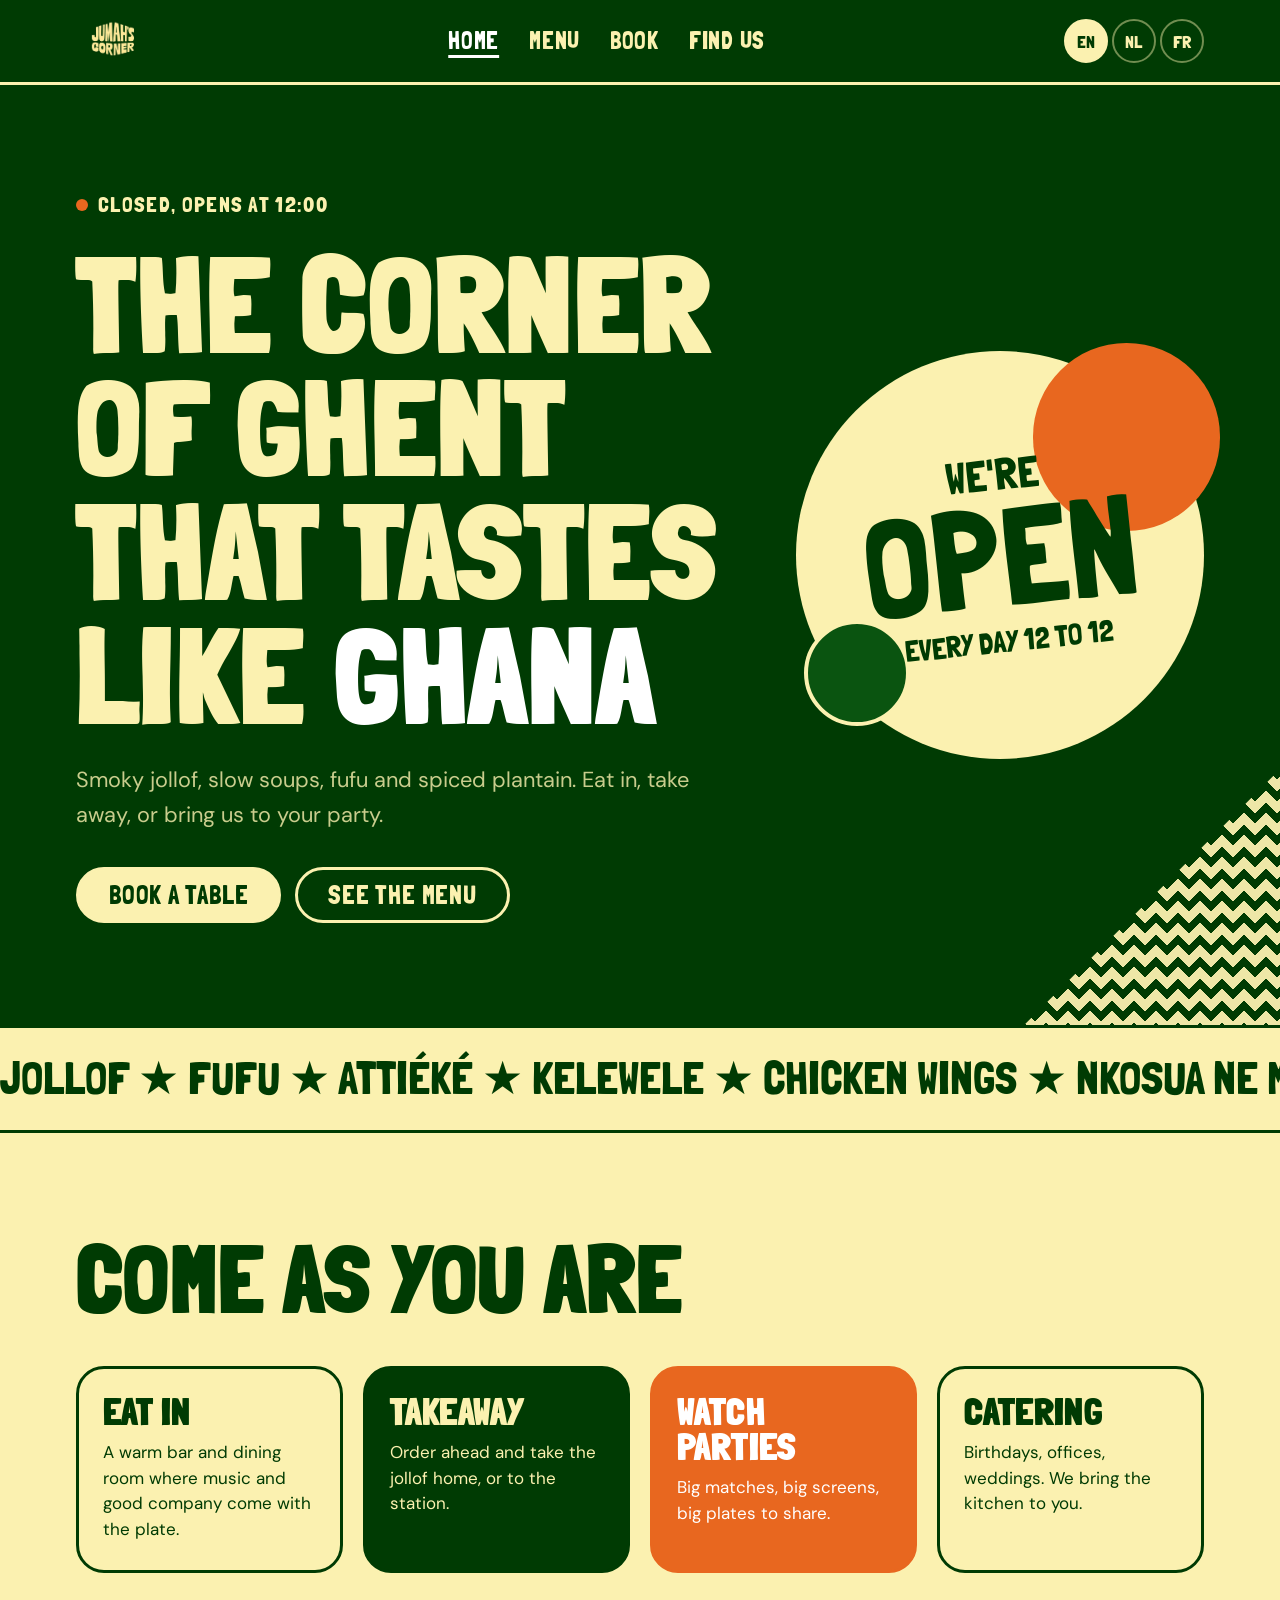
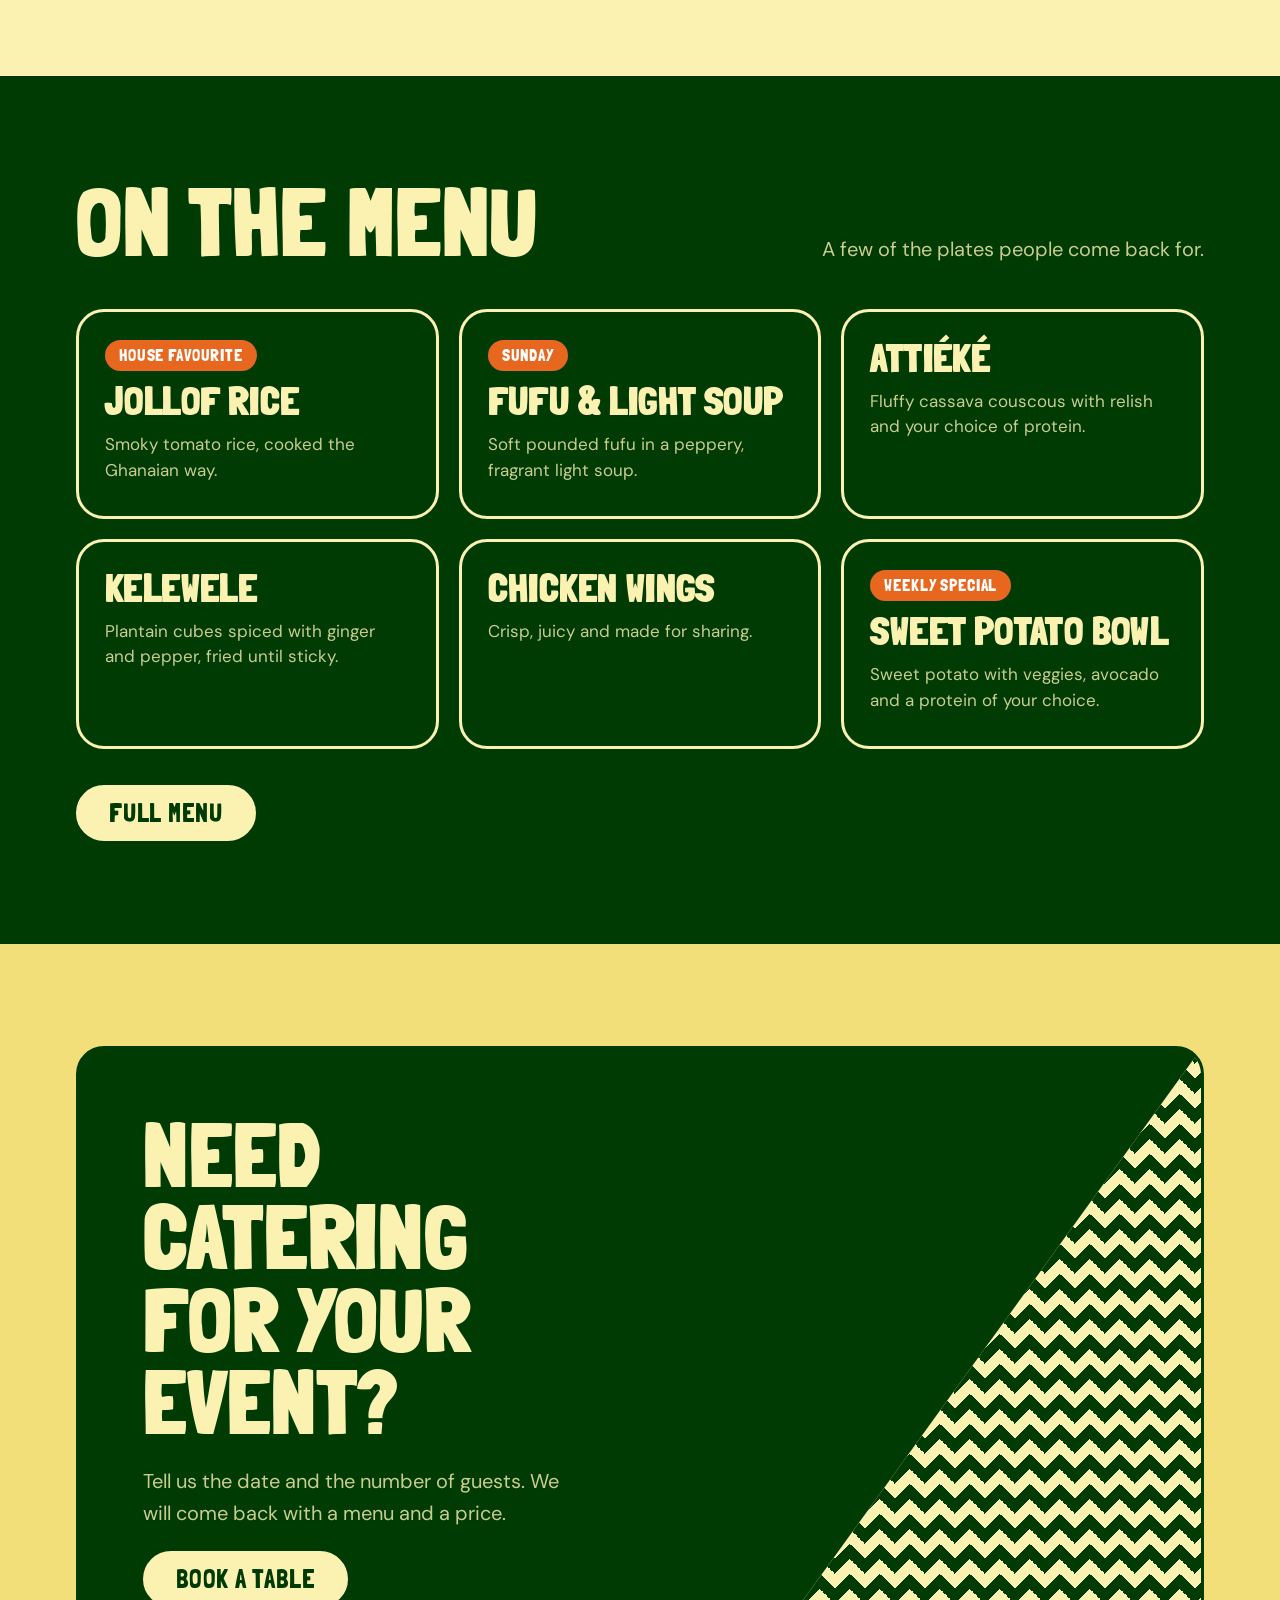
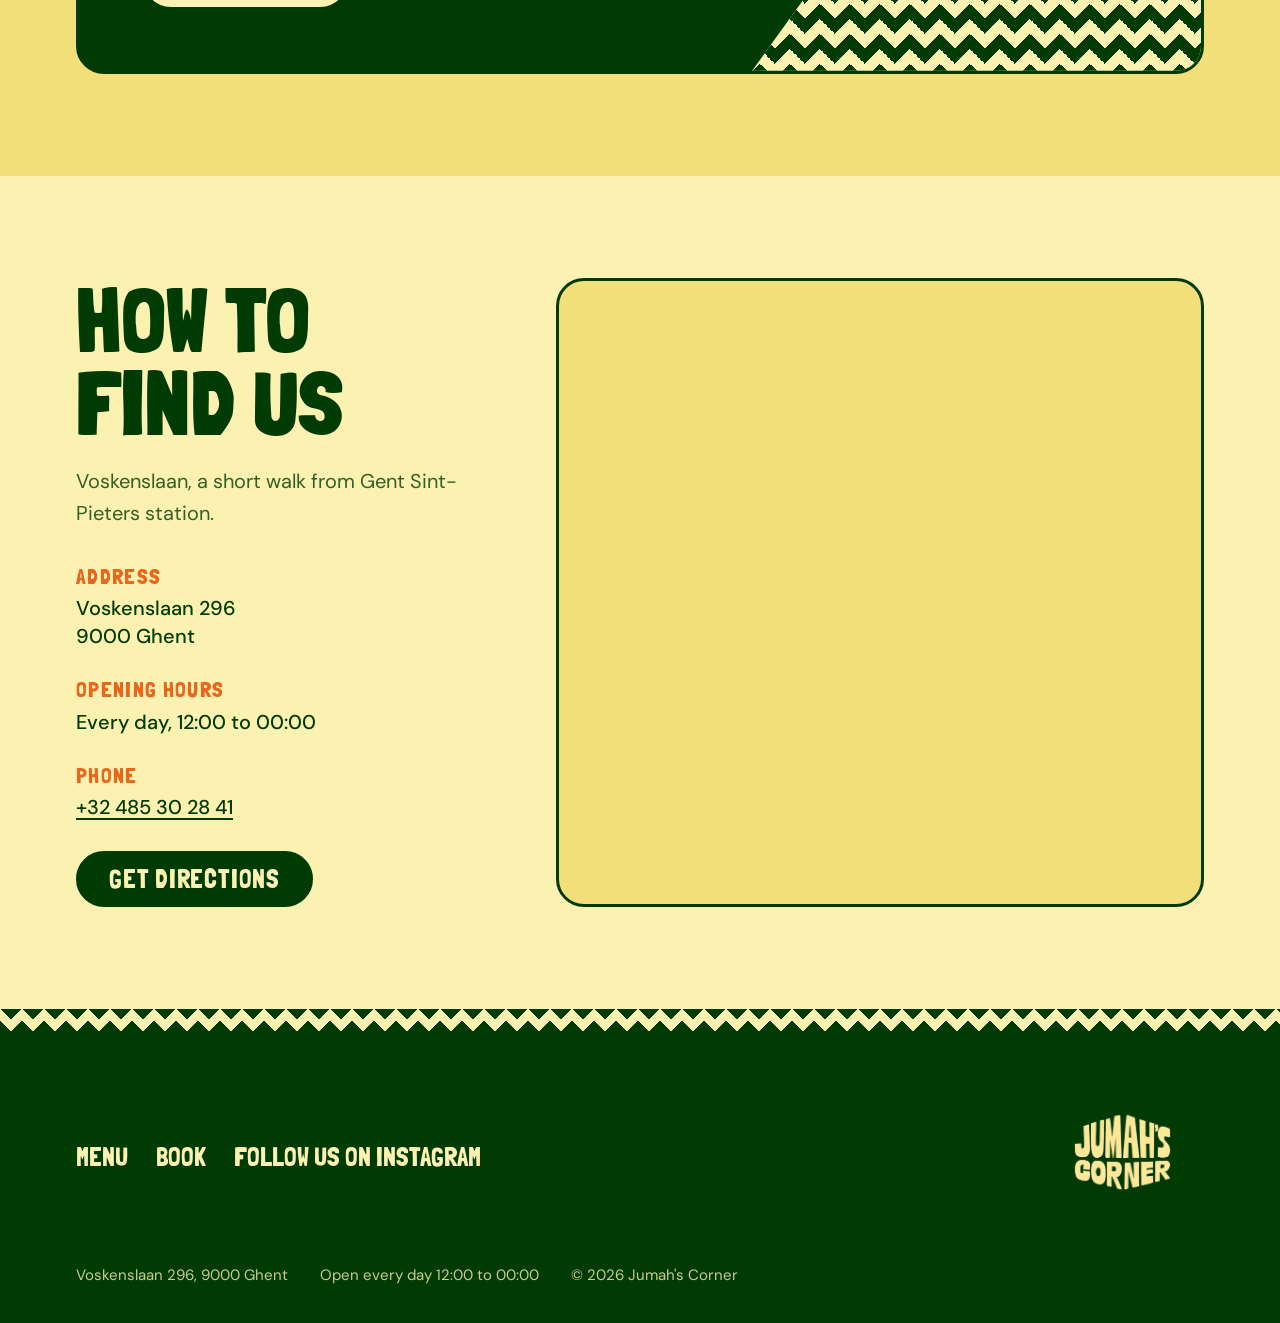
==== index.html @ a0770670 "Add files via upload" ====
<!doctype html>
<html lang="en">
<head>
  <meta charset="utf-8">
  <meta name="viewport" content="width=device-width, initial-scale=1">
  <title>Jumah's Corner | African bar &amp; restaurant in Ghent</title>
  <meta name="description" content="Jumah's Corner is a Ghanaian bar and restaurant on Voskenslaan 296 in Ghent. Jollof, fufu, kelewele, watch parties and catering. Open every day 12:00 to 00:00.">
  <meta name="theme-color" content="#003b03">
  <meta property="og:title" content="Jumah's Corner">
  <meta property="og:description" content="Ghanaian bar and restaurant in Ghent. Open every day 12:00 to 00:00.">
  <meta property="og:image" content="assets/logo.png">
  <link rel="icon" href="assets/logo.png">
  <link rel="preconnect" href="https://fonts.googleapis.com">
  <link rel="preconnect" href="https://fonts.gstatic.com" crossorigin>
  <link rel="stylesheet" href="https://fonts.googleapis.com/css2?family=DM+Sans:wght@400;500;700&family=Londrina+Solid:wght@300;400;900&display=swap">
  <link rel="stylesheet" href="css/styles.css">
  <script type="application/ld+json">
  {
    "@context": "https://schema.org",
    "@type": "Restaurant",
    "name": "Jumah's Corner",
    "servesCuisine": "Ghanaian",
    "address": { "@type": "PostalAddress", "streetAddress": "Voskenslaan 296", "postalCode": "9000", "addressLocality": "Ghent", "addressCountry": "BE" },
    "telephone": "+32485302841",
    "openingHours": "Mo-Su 12:00-24:00",
    "sameAs": ["https://www.instagram.com/jumahscorner/"]
  }
  </script>
</head>
<body>
  <a class="skip" href="#main">Skip to content</a>

  <header class="site-header">
    <div class="wrap nav">
      <a class="nav-logo" href="index.html" aria-label="Jumah's Corner, home"><img src="assets/logo.png" alt="Jumah's Corner" width="73" height="62"></a>
      <ul class="nav-links" id="nav-links">
        <li><a href="index.html" aria-current="page" data-i18n="nav.home">Home</a></li>
        <li><a href="menu.html" data-i18n="nav.menu">Menu</a></li>
        <li><a href="book.html" data-i18n="nav.book">Book</a></li>
        <li><a href="#find" data-i18n="nav.find">Find us</a></li>
      </ul>
      <div class="nav-right">
        <div class="lang" role="group" aria-label="Language">
          <button type="button" data-lang="en" aria-pressed="true">EN</button>
          <button type="button" data-lang="nl" aria-pressed="false">NL</button>
          <button type="button" data-lang="fr" aria-pressed="false">FR</button>
        </div>
        <button class="nav-toggle" type="button" aria-expanded="false" aria-controls="nav-links" aria-label="Menu">MENU</button>
      </div>
    </div>
  </header>

  <main id="main">
    <section class="hero">
      <div class="wrap hero-inner">
        <div>
          <p class="eyebrow" data-open-badge><span class="dot" aria-hidden="true"></span><span data-open-label>Open every day, 12:00 to 00:00</span></p>
          <h1 data-i18n="hero.title">The corner of Ghent that tastes like <em>Ghana</em></h1>
          <p class="hero-sub" data-i18n="hero.sub">Smoky jollof, slow soups, fufu and spiced plantain. Eat in, take away, or bring us to your party.</p>
          <div class="cta-row">
            <a class="btn btn-yellow" href="book.html" data-i18n="cta.book">Book a table</a>
            <a class="btn btn-outline-yellow" href="menu.html" data-i18n="cta.menu">See the menu</a>
          </div>
        </div>
        <div class="hero-art" aria-hidden="true">
          <span class="disc d1"></span>
          <span class="disc d2"></span>
          <span class="disc d3"></span>
          <div class="badge">
            <span class="b1" data-i18n="badge.1">We're</span>
            <span class="b2" data-i18n="badge.2">Open</span>
            <span class="b3" data-i18n="badge.3">Every day 12 to 12</span>
          </div>
        </div>
      </div>
      <div class="pattern pattern-corner" aria-hidden="true"></div>
    </section>

    <div class="ticker" aria-hidden="true">
      <div class="ticker-track">
        <span>JOLLOF &#9733; FUFU &#9733; ATTI&Eacute;K&Eacute; &#9733; KELEWELE &#9733; CHICKEN WINGS &#9733; NKOSUA NE MEKO &#9733; SWEET POTATO BOWL &#9733; WATCH PARTIES &#9733; CATERING &#9733; </span>
        <span>JOLLOF &#9733; FUFU &#9733; ATTI&Eacute;K&Eacute; &#9733; KELEWELE &#9733; CHICKEN WINGS &#9733; NKOSUA NE MEKO &#9733; SWEET POTATO BOWL &#9733; WATCH PARTIES &#9733; CATERING &#9733; </span>
      </div>
    </div>

    <section class="section section-yellow">
      <div class="wrap">
        <div class="section-head">
          <h2 data-i18n="facts.title">Come as you are</h2>
        </div>
        <div class="facts">
          <article class="fact"><h3 data-i18n="facts.1.t">Eat in</h3><p data-i18n="facts.1.p">A warm bar and dining room where music and good company come with the plate.</p></article>
          <article class="fact"><h3 data-i18n="facts.2.t">Takeaway</h3><p data-i18n="facts.2.p">Order ahead and take the jollof home, or to the station.</p></article>
          <article class="fact"><h3 data-i18n="facts.3.t">Watch parties</h3><p data-i18n="facts.3.p">Big matches, big screens, big plates to share.</p></article>
          <article class="fact"><h3 data-i18n="facts.4.t">Catering</h3><p data-i18n="facts.4.p">Birthdays, offices, weddings. We bring the kitchen to you.</p></article>
        </div>
      </div>
    </section>

    <section class="section section-green">
      <div class="wrap">
        <div class="section-head">
          <h2 data-i18n="menu.teaser.title">On the menu</h2>
          <p data-i18n="menu.teaser.p">A few of the plates people come back for.</p>
        </div>
        <div class="dishes">
          <article class="dish"><span class="tag">House favourite</span><h3>Jollof rice</h3><p>Smoky tomato rice, cooked the Ghanaian way.</p></article>
          <article class="dish"><span class="tag">Sunday</span><h3>Fufu &amp; light soup</h3><p>Soft pounded fufu in a peppery, fragrant light soup.</p></article>
          <article class="dish"><h3>Attiéké</h3><p>Fluffy cassava couscous with relish and your choice of protein.</p></article>
          <article class="dish"><h3>Kelewele</h3><p>Plantain cubes spiced with ginger and pepper, fried until sticky.</p></article>
          <article class="dish"><h3>Chicken wings</h3><p>Crisp, juicy and made for sharing.</p></article>
          <article class="dish"><span class="tag">Weekly special</span><h3>Sweet potato bowl</h3><p>Sweet potato with veggies, avocado and a protein of your choice.</p></article>
        </div>
        <p style="margin-top:36px"><a class="btn btn-yellow" href="menu.html" data-i18n="menu.all">Full menu</a></p>
      </div>
    </section>

    <section class="section section-white">
      <div class="wrap">
        <div class="catering">
          <div class="catering-copy">
            <h2 data-i18n="cat.title">Need catering for your event?</h2>
            <p data-i18n="cat.p">Tell us the date and the number of guests. We will come back with a menu and a price.</p>
            <a class="btn btn-yellow" href="book.html" data-i18n="cta.book">Book a table</a>
          </div>
          <div class="catering-art" aria-hidden="true"><div class="pattern"></div></div>
        </div>
      </div>
    </section>

    <section class="section section-yellow" id="find">
      <div class="wrap find">
        <div>
          <h2 data-i18n="find.title">How to find us</h2>
          <p class="lead" data-i18n="find.lead">Voskenslaan, a short walk from Gent Sint-Pieters station.</p>
          <dl class="info">
            <div><dt data-i18n="find.address">Address</dt><dd>Voskenslaan 296<br>9000 Ghent</dd></div>
            <div><dt data-i18n="find.hours">Opening hours</dt><dd data-i18n="find.hours.v">Every day, 12:00 to 00:00</dd></div>
            <div><dt data-i18n="find.phone">Phone</dt><dd><a href="tel:+32485302841">+32 485 30 28 41</a></dd></div>
          </dl>
          <a class="btn btn-green" href="https://www.google.com/maps/dir/?api=1&destination=Voskenslaan+296%2C+9000+Gent%2C+Belgium" target="_blank" rel="noopener" data-i18n="cta.directions">Get directions</a>
        </div>
        <div class="map-frame">
          <iframe
            title="Google Maps: Jumah's Corner, Voskenslaan 296, Ghent"
            src="https://www.google.com/maps?q=Voskenslaan+296%2C+9000+Gent%2C+Belgium&amp;output=embed"
            loading="lazy"
            referrerpolicy="no-referrer-when-downgrade"
            allowfullscreen></iframe>
        </div>
      </div>
    </section>
  </main>

  <footer class="site-footer">
    <div class="pattern pattern-band" aria-hidden="true"></div>
    <div class="wrap footer-main">
      <ul class="footer-links">
        <li><a href="menu.html" data-i18n="nav.menu">Menu</a></li>
        <li><a href="book.html" data-i18n="nav.book">Book</a></li>
        <li><a href="https://www.instagram.com/jumahscorner/" target="_blank" rel="noopener" data-i18n="foot.follow">Follow us on Instagram</a></li>
      </ul>
      <img src="assets/logo.png" alt="" width="165" height="140">
    </div>
    <div class="wrap footer-small">
      <span>Voskenslaan 296, 9000 Ghent</span>
      <span>Open every day 12:00 to 00:00</span>
      <span>&copy; <span data-year>2026</span> Jumah's Corner</span>
    </div>
  </footer>

  <script src="js/config.js"></script>
  <script src="js/i18n.js"></script>
  <script src="js/main.js"></script>
</body>
</html>
---- css/styles.css ----
/* Jumah's Corner: shared styles for index.html, menu.html and book.html */

:root {
  --green: #003b03;          /* matches the logo background */
  --green-soft: #0a5410;
  --yellow: #fbf1b0;         /* matches the logo lettering */
  --yellow-deep: #f3df7a;
  --orange: #e8671f;         /* accent from the "Sweet Mama" post, used sparingly */
  --ink: #0b2a0e;
  --white: #ffffff;
  --muted-on-green: rgba(251, 241, 176, 0.8);
  --muted-on-yellow: rgba(0, 59, 3, 0.8);

  --font-display: "Londrina Solid", "Impact", "Arial Narrow Bold", sans-serif;
  --font-body: "DM Sans", system-ui, -apple-system, "Segoe UI", sans-serif;

  --gutter: clamp(20px, 5vw, 56px);
  --radius: 28px;
}

*, *::before, *::after { box-sizing: border-box; }

html { scroll-behavior: smooth; }

body {
  margin: 0;
  background: var(--yellow);
  color: var(--green);
  font-family: var(--font-body);
  font-size: 18px;
  line-height: 1.6;
  -webkit-font-smoothing: antialiased;
}

img { max-width: 100%; display: block; }
a { color: inherit; }

h1, h2, h3 {
  font-family: var(--font-display);
  font-weight: 900;
  text-transform: uppercase;
  line-height: 0.92;
  letter-spacing: 0.01em;
  margin: 0;
  text-wrap: balance;
}

p { margin: 0; }

:focus-visible {
  outline: 3px solid var(--orange);
  outline-offset: 3px;
}

.wrap {
  width: min(1240px, 100%);
  margin-inline: auto;
  padding-inline: var(--gutter);
}

.skip {
  position: absolute;
  left: -999px;
  top: 8px;
  background: var(--yellow);
  color: var(--green);
  padding: 10px 16px;
  border-radius: 999px;
  z-index: 100;
}
.skip:focus { left: 12px; }

/* ---------- Header ---------- */

.site-header {
  background: var(--green);
  color: var(--yellow);
  position: sticky;
  top: 0;
  z-index: 50;
  border-bottom: 3px solid var(--yellow);
}

.nav {
  display: flex;
  align-items: center;
  justify-content: space-between;
  gap: 16px;
  padding-block: 10px;
}

.nav-logo img {
  height: 62px;
  width: auto;
}

.nav-links {
  display: flex;
  align-items: center;
  gap: 4px 26px;
  list-style: none;
  margin: 0;
  padding: 0;
}

.nav-links a {
  text-decoration: none;
  font-family: var(--font-display);
  font-size: 24px;
  text-transform: uppercase;
  letter-spacing: 0.03em;
  display: inline-flex;
  align-items: center;
  min-height: 48px;
  padding-inline: 2px;
}
.nav-links a:hover,
.nav-links a[aria-current="page"] { color: var(--white); text-decoration: underline; text-underline-offset: 6px; text-decoration-thickness: 3px; }

.nav-right { display: flex; align-items: center; gap: 12px; }

.lang { display: flex; gap: 4px; }
.lang button {
  font-family: var(--font-display);
  font-size: 18px;
  min-width: 44px;
  min-height: 44px;
  border-radius: 999px;
  border: 2px solid rgba(251, 241, 176, 0.45);
  background: transparent;
  color: var(--yellow);
  cursor: pointer;
}
.lang button:hover { border-color: var(--yellow); }
.lang button[aria-pressed="true"] { background: var(--yellow); color: var(--green); border-color: var(--yellow); }

.nav-toggle {
  display: none;
  min-width: 48px;
  min-height: 48px;
  border-radius: 999px;
  border: 2px solid var(--yellow);
  background: transparent;
  color: var(--yellow);
  font-family: var(--font-display);
  font-size: 20px;
  cursor: pointer;
}

/* ---------- Buttons ---------- */

.btn {
  display: inline-flex;
  align-items: center;
  justify-content: center;
  min-height: 56px;
  padding: 0 30px;
  border-radius: 999px;
  font-family: var(--font-display);
  font-size: 26px;
  text-transform: uppercase;
  letter-spacing: 0.03em;
  text-decoration: none;
  border: 3px solid var(--green);
  cursor: pointer;
  transition: transform 0.15s ease, background 0.15s ease, color 0.15s ease;
}
.btn:hover { transform: translateY(-2px) rotate(-1deg); }

.btn-green { background: var(--green); color: var(--yellow); }
.btn-green:hover { background: var(--green-soft); }
.btn-yellow { background: var(--yellow); color: var(--green); border-color: var(--yellow); }
.btn-yellow:hover { background: var(--white); }
.btn-outline-yellow { background: transparent; color: var(--yellow); border-color: var(--yellow); }
.btn-outline-yellow:hover { background: rgba(251, 241, 176, 0.14); }
.btn-outline-green { background: transparent; color: var(--green); }
.btn-outline-green:hover { background: rgba(0, 59, 3, 0.08); }

/* ---------- Pattern (the corner from the catering post) ---------- */

.pattern {
  background-color: var(--yellow);
  background-image:
    linear-gradient(135deg, var(--green) 25%, transparent 25%),
    linear-gradient(225deg, var(--green) 25%, transparent 25%),
    linear-gradient(315deg, var(--green) 25%, transparent 25%),
    linear-gradient(45deg, var(--green) 25%, transparent 25%);
  background-size: 22px 22px;
  background-position: -11px 0, -11px 0, 0 0, 0 0;
}
.pattern-band { height: 22px; }

/* ---------- Hero ---------- */

.hero {
  background: var(--green);
  color: var(--yellow);
  position: relative;
  overflow: hidden;
}

.hero-inner {
  display: grid;
  grid-template-columns: minmax(0, 1.25fr) minmax(0, 0.75fr);
  gap: 40px;
  align-items: center;
  padding-block: clamp(48px, 8vw, 110px);
}

.eyebrow {
  display: inline-flex;
  align-items: center;
  gap: 10px;
  font-family: var(--font-display);
  font-size: 22px;
  text-transform: uppercase;
  letter-spacing: 0.06em;
  margin-bottom: 20px;
}
.dot {
  width: 12px; height: 12px; border-radius: 50%;
  background: var(--orange);
  display: inline-block;
}
.dot.live { background: #5be36b; box-shadow: 0 0 0 4px rgba(91, 227, 107, 0.25); }

.hero h1 {
  font-size: clamp(60px, 10.5vw, 150px);
  color: var(--yellow);
}
.hero h1 em { font-style: normal; color: var(--white); }

.hero-sub {
  font-size: clamp(18px, 1.7vw, 22px);
  max-width: 30em;
  color: var(--muted-on-green);
  margin-block: 26px 34px;
}

.cta-row { display: flex; flex-wrap: wrap; gap: 14px; }

.hero-art {
  position: relative;
  aspect-ratio: 1 / 1;
  width: min(100%, 440px);
  margin-inline: auto;
}
.hero-art .disc { position: absolute; border-radius: 50%; }
.hero-art .d1 { inset: 0; background: var(--yellow); }
.hero-art .d2 { width: 46%; height: 46%; right: -4%; top: -2%; background: var(--orange); }
.hero-art .d3 { width: 26%; height: 26%; left: 2%; bottom: 8%; background: var(--green-soft); border: 4px solid var(--yellow); }
.hero-art .badge {
  position: absolute;
  inset: 14% 12%;
  display: flex;
  flex-direction: column;
  align-items: center;
  justify-content: center;
  text-align: center;
  color: var(--green);
  font-family: var(--font-display);
  text-transform: uppercase;
  line-height: 0.9;
  transform: rotate(-6deg);
}
.badge .b1 { font-size: clamp(28px, 4vw, 44px); }
.badge .b2 { font-size: clamp(74px, 11vw, 140px); }
.badge .b3 { font-size: clamp(20px, 2.6vw, 30px); margin-top: 8px; }

.hero .pattern-corner {
  position: absolute;
  right: 0;
  bottom: 0;
  width: clamp(120px, 20vw, 260px);
  aspect-ratio: 1 / 1;
  clip-path: polygon(100% 0, 100% 100%, 0 100%);
  opacity: 0.95;
}

/* ---------- Ticker ---------- */

.ticker {
  background: var(--yellow);
  border-block: 3px solid var(--green);
  overflow: hidden;
  padding-block: 14px;
}
.ticker-track {
  display: flex;
  width: max-content;
  animation: ticker 40s linear infinite;
}
.ticker-track span {
  font-family: var(--font-display);
  font-size: clamp(28px, 3.6vw, 46px);
  text-transform: uppercase;
  white-space: nowrap;
  color: var(--green);
}
@keyframes ticker { to { transform: translateX(-50%); } }

/* ---------- Sections ---------- */

.section { padding-block: clamp(56px, 8vw, 104px); }
.section-green { background: var(--green); color: var(--yellow); }
.section-yellow { background: var(--yellow); color: var(--green); }
.section-white { background: var(--yellow-deep); color: var(--green); }

.section-head {
  display: flex;
  flex-wrap: wrap;
  justify-content: space-between;
  align-items: flex-end;
  gap: 20px 40px;
  margin-bottom: 44px;
}
.section-head h2 { font-size: clamp(48px, 7.4vw, 108px); }
.section-head p { max-width: 28em; font-size: 20px; }
.section-green .section-head p { color: var(--muted-on-green); }
.section-yellow .section-head p,
.section-white .section-head p { color: var(--muted-on-yellow); }

/* Why us */
.facts {
  display: grid;
  grid-template-columns: repeat(4, minmax(0, 1fr));
  gap: 20px;
}
.fact {
  border: 3px solid var(--green);
  border-radius: var(--radius);
  padding: 26px 24px 28px;
  display: flex;
  flex-direction: column;
  gap: 10px;
  background: var(--yellow);
}
.fact:nth-child(2) { background: var(--green); color: var(--yellow); }
.fact:nth-child(3) { background: var(--orange); color: var(--white); border-color: var(--orange); }
.fact h3 { font-size: 38px; }
.fact p { font-size: 17px; line-height: 1.5; }

/* Dish cards */
.dishes {
  display: grid;
  grid-template-columns: repeat(3, minmax(0, 1fr));
  gap: 20px;
}
.dish {
  border: 3px solid var(--yellow);
  border-radius: var(--radius);
  padding: 28px 26px 30px;
  display: flex;
  flex-direction: column;
  gap: 12px;
  min-height: 210px;
}
.dish h3 { font-size: 40px; color: var(--yellow); }
.dish p { color: var(--muted-on-green); font-size: 17px; line-height: 1.5; }
.tag {
  align-self: flex-start;
  font-family: var(--font-display);
  font-size: 17px;
  letter-spacing: 0.05em;
  text-transform: uppercase;
  background: var(--orange);
  color: var(--white);
  border-radius: 999px;
  padding: 2px 14px;
}

/* Catering poster block (echoes the first post) */
.catering {
  display: grid;
  grid-template-columns: minmax(0, 1fr) minmax(0, 1fr);
  gap: 0;
  border: 3px solid var(--green);
  border-radius: var(--radius);
  overflow: hidden;
  background: var(--green);
  color: var(--yellow);
}
.catering-copy { padding: clamp(32px, 5vw, 64px); display: flex; flex-direction: column; gap: 22px; align-items: flex-start; }
.catering-copy h2 { font-size: clamp(54px, 7vw, 104px); }
.catering-copy p { font-size: 20px; color: var(--muted-on-green); max-width: 24em; }
.catering-art { position: relative; min-height: 280px; }
.catering-art .pattern { position: absolute; inset: 0; background-size: 30px 30px; background-position: -15px 0, -15px 0, 0 0, 0 0; clip-path: polygon(100% 0, 100% 100%, 20% 100%); }

/* Find us */
.find {
  display: grid;
  grid-template-columns: minmax(0, 0.8fr) minmax(0, 1.2fr);
  gap: 48px;
  align-items: stretch;
}
.find h2 { font-size: clamp(48px, 7vw, 100px); margin-bottom: 22px; }
.find .lead { font-size: 20px; margin-bottom: 30px; color: var(--muted-on-yellow); }
.info { display: grid; gap: 22px; margin-bottom: 30px; }
.info dt {
  font-family: var(--font-display);
  font-size: 22px;
  text-transform: uppercase;
  letter-spacing: 0.06em;
  color: var(--orange);
}
.info dd { margin: 0; font-size: 20px; line-height: 1.4; font-weight: 500; }
.info a { text-underline-offset: 4px; }

.map-frame {
  border: 3px solid var(--green);
  border-radius: var(--radius);
  overflow: hidden;
  min-height: 420px;
  background: var(--yellow-deep);
}
.map-frame iframe { width: 100%; height: 100%; min-height: 420px; border: 0; display: block; }

/* ---------- Menu page ---------- */

.page-title {
  background: var(--green);
  color: var(--yellow);
  padding-block: clamp(44px, 7vw, 90px);
}
.page-title h1 { font-size: clamp(64px, 11vw, 160px); }
.page-title p { max-width: 32em; margin-top: 22px; font-size: 21px; color: var(--muted-on-green); }

.menu-block { margin-bottom: 56px; }
.menu-block:last-child { margin-bottom: 0; }
.menu-block > h2 { font-size: clamp(44px, 6vw, 80px); margin-bottom: 22px; }
.menu-list { display: grid; grid-template-columns: repeat(2, minmax(0, 1fr)); gap: 0 56px; list-style: none; padding: 0; margin: 0; }
.menu-item {
  padding: 22px 0;
  border-bottom: 2px solid rgba(0, 59, 3, 0.35);
  display: grid;
  gap: 4px;
}
.menu-item h3 { font-size: 36px; display: flex; flex-wrap: wrap; align-items: center; gap: 8px 12px; }
.menu-item p { color: var(--muted-on-yellow); font-size: 17px; line-height: 1.5; max-width: 34em; }
.note-box {
  margin-top: 40px;
  border: 3px dashed var(--green);
  border-radius: var(--radius);
  padding: 22px 26px;
  font-size: 18px;
}

/* ---------- Booking page ---------- */

.book-grid {
  display: grid;
  grid-template-columns: minmax(0, 1.15fr) minmax(0, 0.85fr);
  gap: 48px;
  align-items: start;
}

.form {
  background: var(--green);
  color: var(--yellow);
  border-radius: var(--radius);
  padding: clamp(24px, 4vw, 44px);
  display: grid;
  grid-template-columns: repeat(2, minmax(0, 1fr));
  gap: 20px;
}
.field { display: flex; flex-direction: column; gap: 8px; min-width: 0; }
.field.full { grid-column: 1 / -1; }
.field label {
  font-family: var(--font-display);
  font-size: 22px;
  letter-spacing: 0.05em;
  text-transform: uppercase;
}
.field input, .field select, .field textarea {
  font: inherit;
  font-size: 18px;
  color: var(--green);
  background: var(--yellow);
  border: 3px solid var(--yellow);
  border-radius: 16px;
  padding: 12px 16px;
  min-height: 54px;
  width: 100%;
}
.field textarea { min-height: 120px; resize: vertical; }
.field input:focus-visible, .field select:focus-visible, .field textarea:focus-visible { border-color: var(--orange); outline: none; }
.field .hint { font-size: 14px; color: var(--muted-on-green); }
.hp { position: absolute; left: -9999px; width: 1px; height: 1px; overflow: hidden; }

.status {
  grid-column: 1 / -1;
  border-radius: 16px;
  padding: 16px 18px;
  font-size: 17px;
  line-height: 1.5;
  border: 3px solid var(--yellow);
}
.status[hidden] { display: none; }
.status.ok { background: rgba(91, 227, 107, 0.16); }
.status.warn { background: rgba(232, 103, 31, 0.28); }
.status a { font-weight: 700; }

.side-card {
  border: 3px solid var(--green);
  border-radius: var(--radius);
  padding: 30px 28px;
  display: grid;
  gap: 18px;
}
.side-card h2 { font-size: 52px; }
.side-card ul { margin: 0; padding-left: 20px; display: grid; gap: 8px; }

/* ---------- Footer ---------- */

.site-footer { background: var(--green); color: var(--yellow); }
.footer-main {
  display: grid;
  grid-template-columns: minmax(0, 1fr) auto;
  gap: 32px 48px;
  align-items: center;
  padding-block: 56px 36px;
}
.footer-main img { height: 140px; width: auto; }
.footer-links { display: flex; flex-wrap: wrap; gap: 8px 28px; list-style: none; margin: 0; padding: 0; }
.footer-links a {
  font-family: var(--font-display);
  font-size: 26px;
  text-transform: uppercase;
  text-decoration: none;
  display: inline-flex;
  min-height: 44px;
  align-items: center;
}
.footer-links a:hover { color: var(--white); text-decoration: underline; text-underline-offset: 5px; }
.footer-small { padding-bottom: 36px; color: var(--muted-on-green); font-size: 15px; display: flex; flex-wrap: wrap; gap: 8px 32px; }

/* ---------- Responsive ---------- */

@media (max-width: 960px) {
  .hero-inner, .find, .book-grid, .catering { grid-template-columns: minmax(0, 1fr); }
  .facts { grid-template-columns: repeat(2, minmax(0, 1fr)); }
  .dishes { grid-template-columns: repeat(2, minmax(0, 1fr)); }
  .menu-list { grid-template-columns: minmax(0, 1fr); }
  .catering-art { min-height: 160px; }
  .hero-art { max-width: 340px; }
}

@media (max-width: 760px) {
  .nav-toggle { display: inline-flex; align-items: center; justify-content: center; }
  .nav-links {
    display: none;
    position: absolute;
    left: 0; right: 0; top: 100%;
    background: var(--green);
    border-bottom: 3px solid var(--yellow);
    flex-direction: column;
    align-items: flex-start;
    padding: 12px var(--gutter) 20px;
  }
  .nav-links.open { display: flex; }
  .nav { position: relative; }
  .footer-main { grid-template-columns: minmax(0, 1fr); }
}

@media (max-width: 560px) {
  .facts, .dishes { grid-template-columns: minmax(0, 1fr); }
  .form { grid-template-columns: minmax(0, 1fr); }
  .nav-logo img { height: 52px; }
  .btn { width: 100%; }
}

@media (prefers-reduced-motion: reduce) {
  html { scroll-behavior: auto; }
  .ticker-track { animation: none; }
  .btn { transition: none; }
}
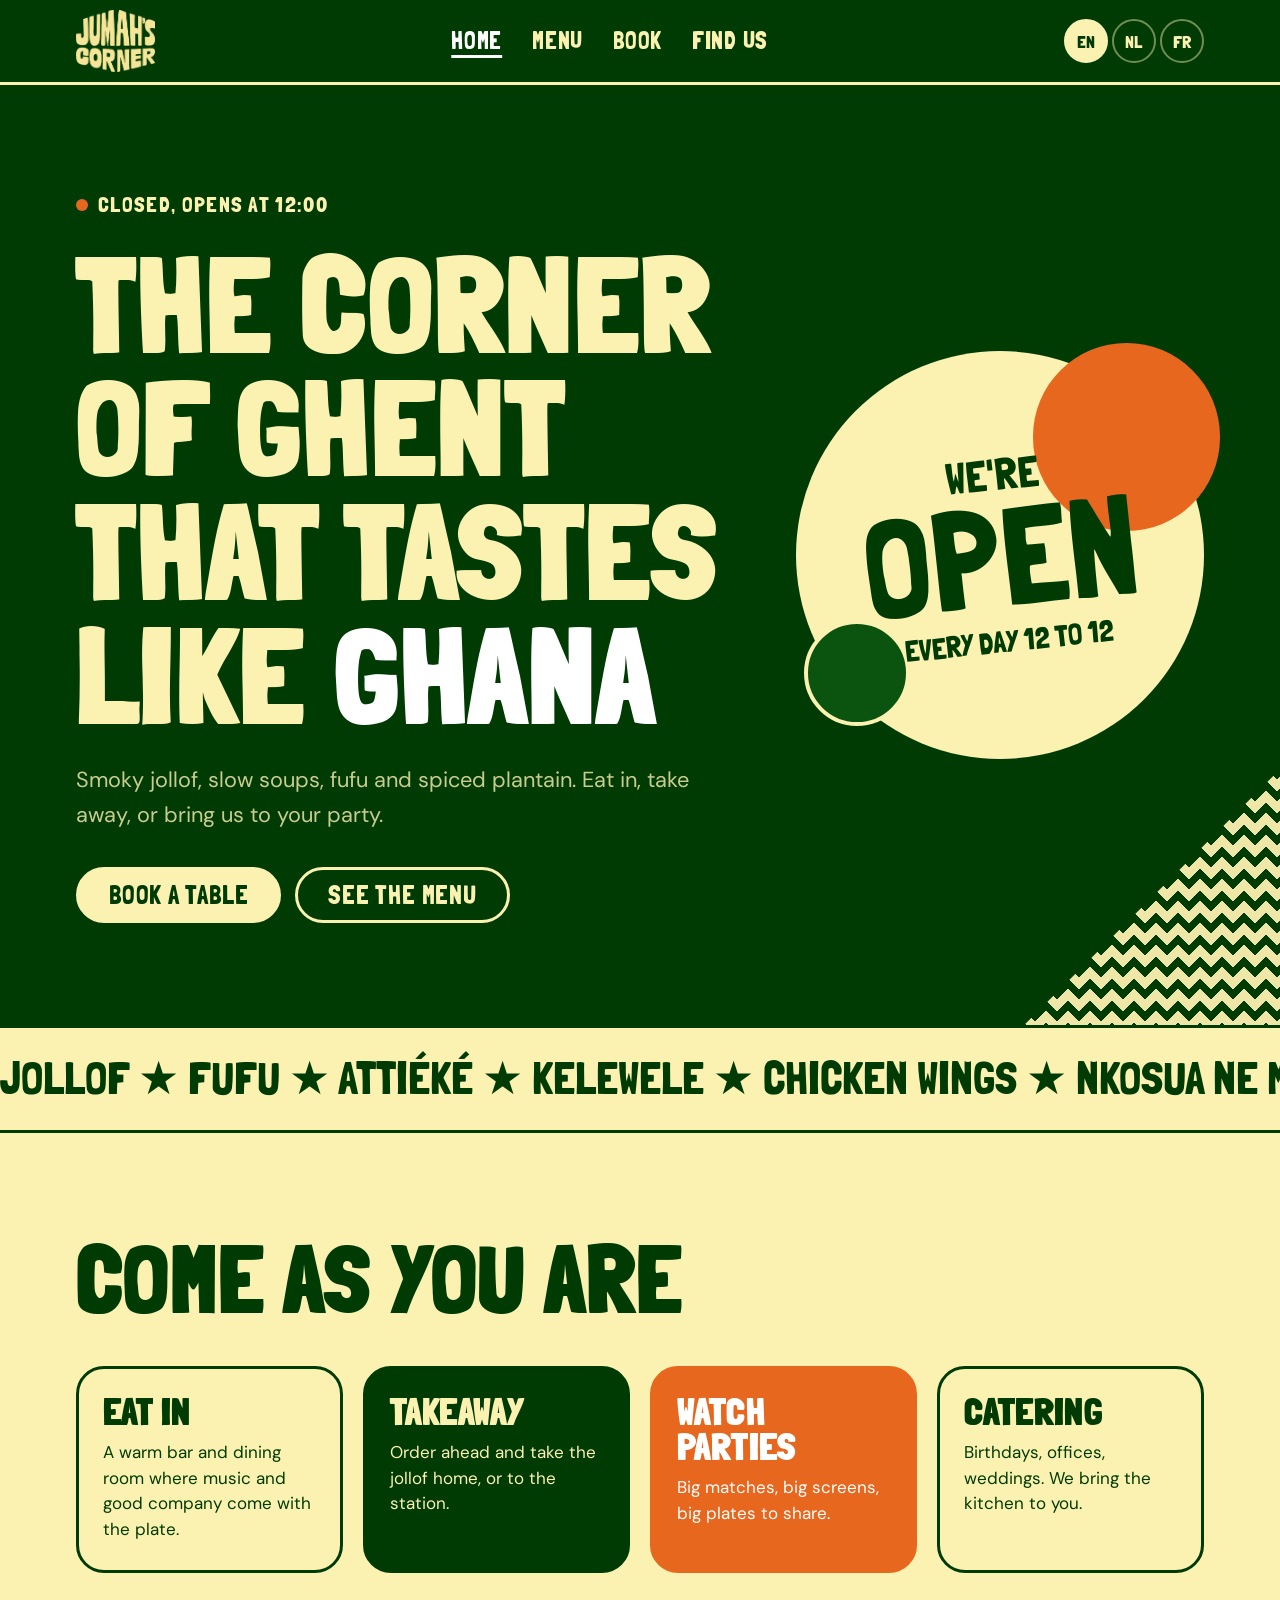
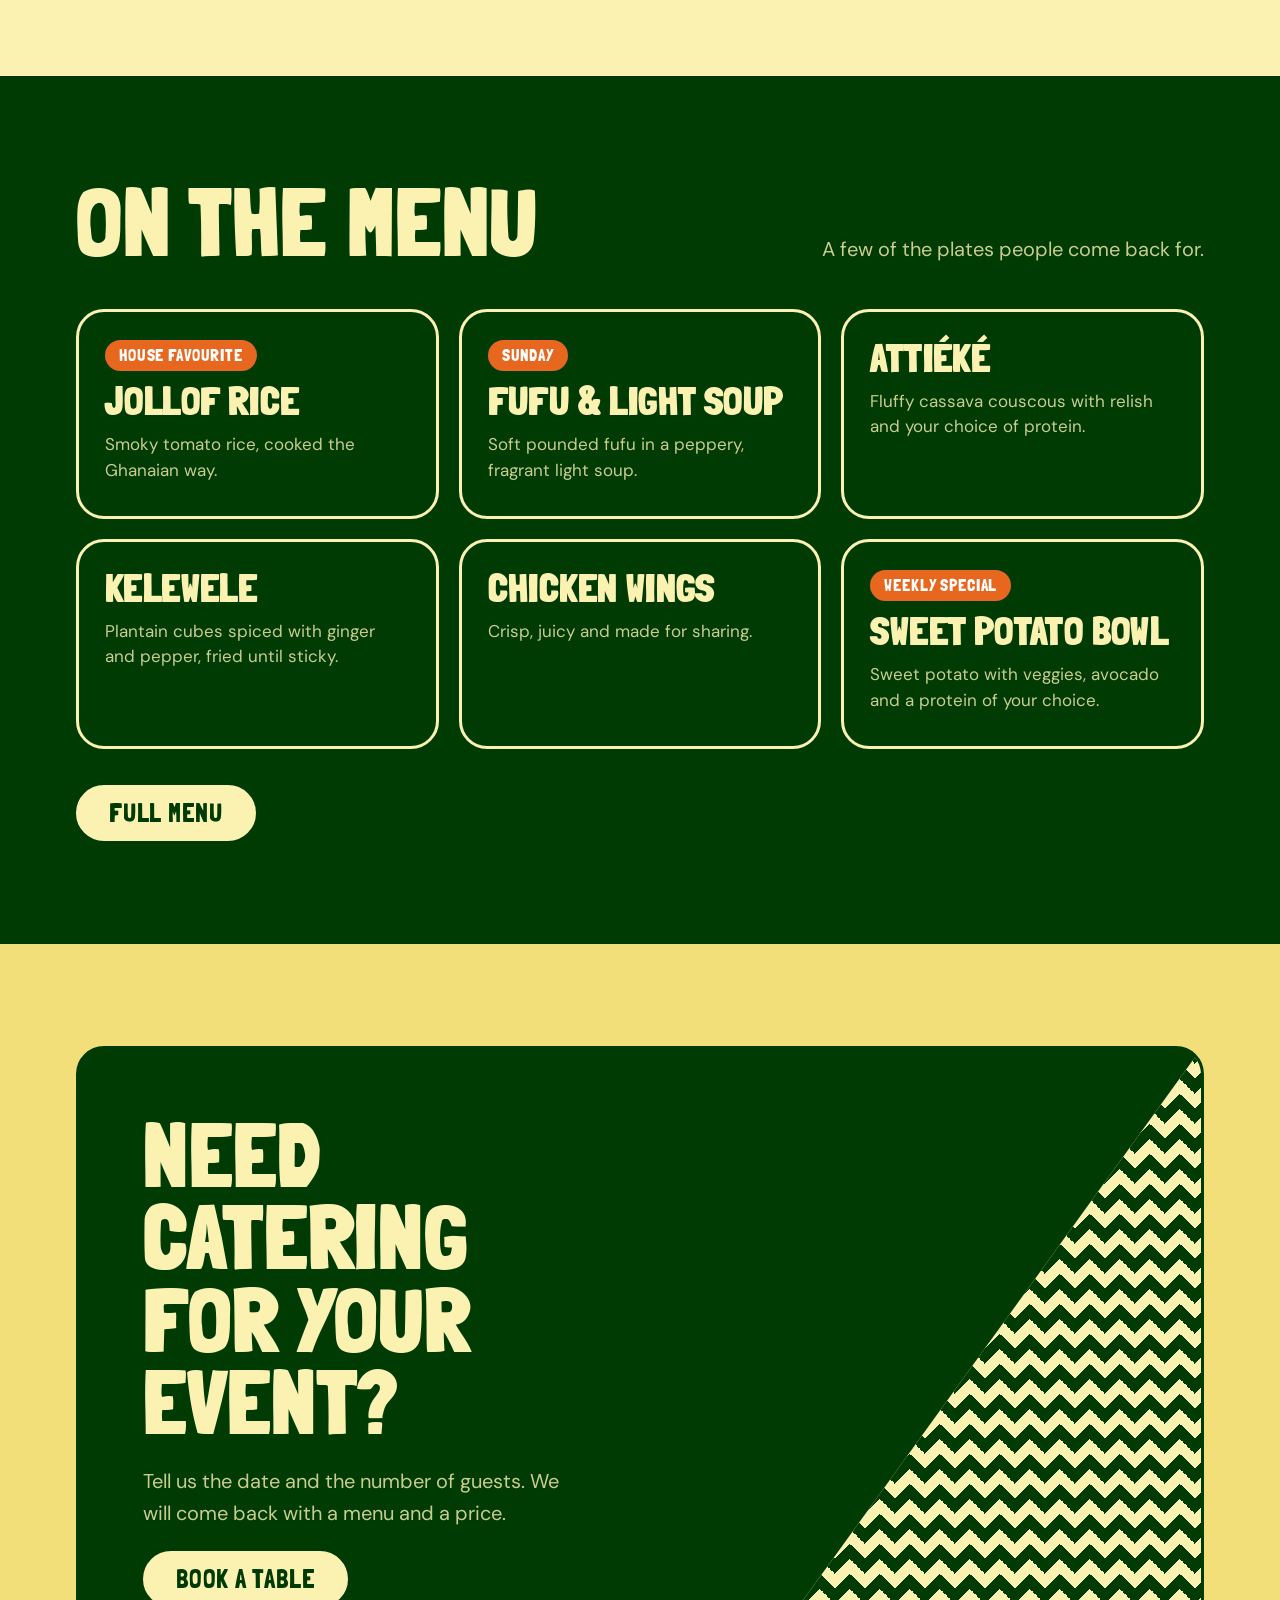
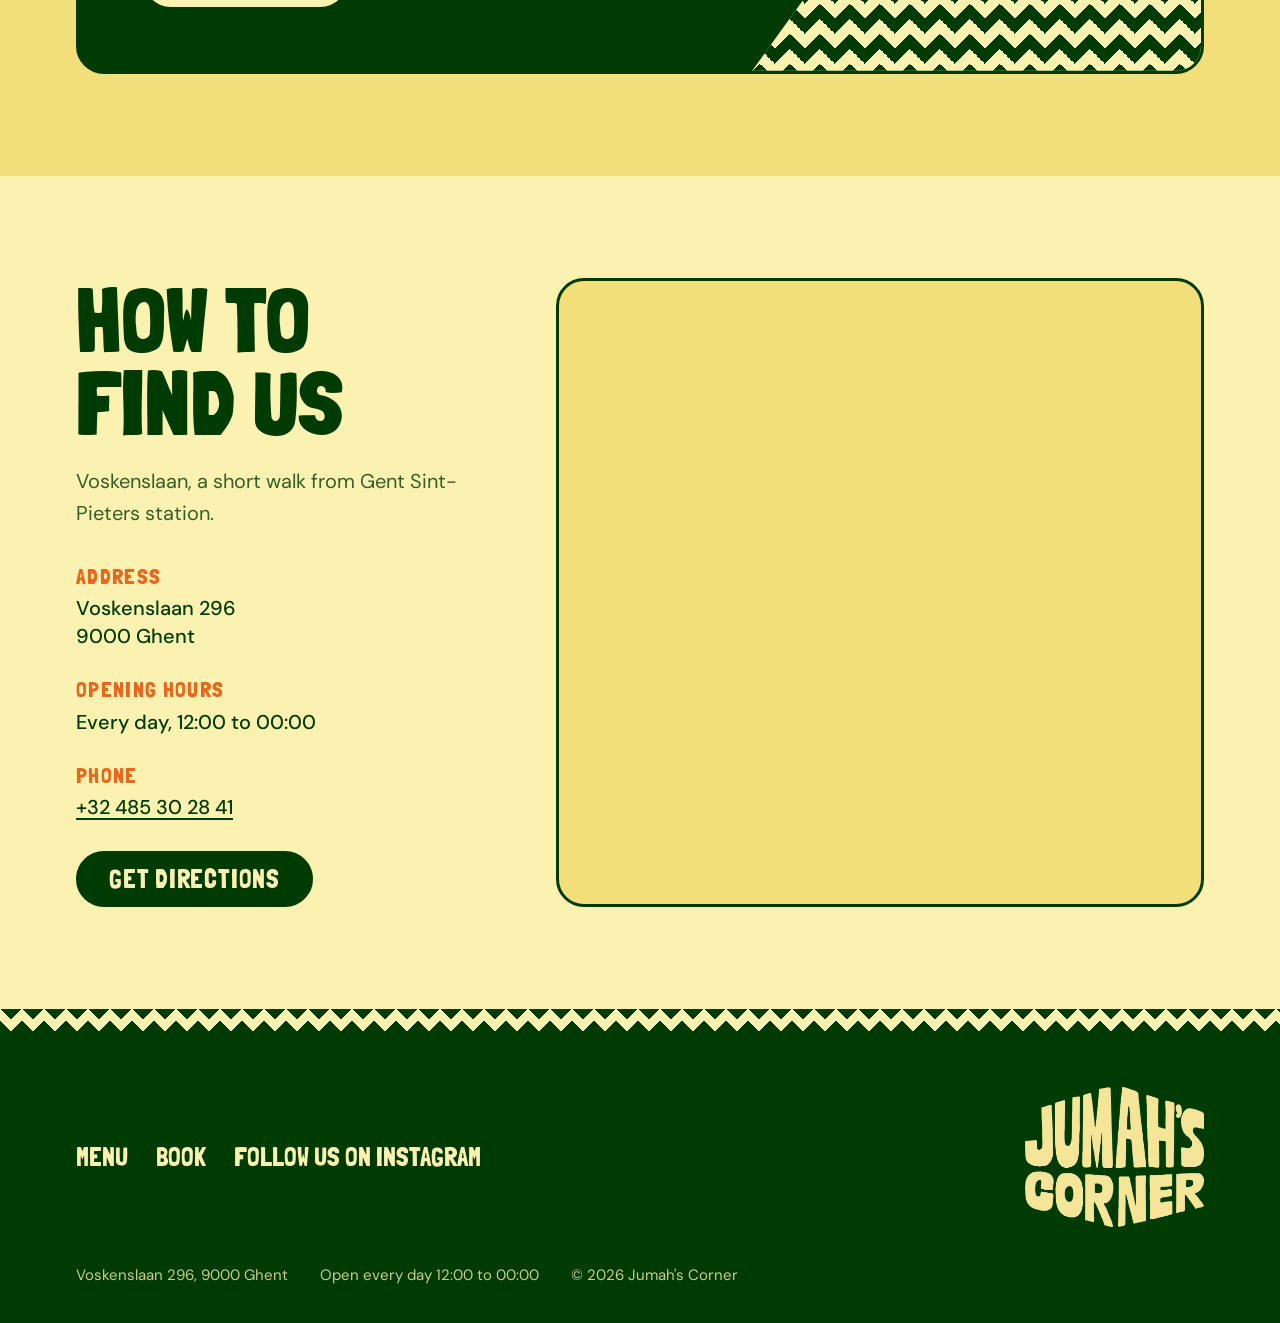
==== commit 21849b2d: "Add files via upload" ====
--- a/index.html
+++ b/index.html
@@ -32,7 +32,7 @@
 
   <header class="site-header">
     <div class="wrap nav">
-      <a class="nav-logo" href="index.html" aria-label="Jumah's Corner, home"><img src="assets/logo.png" alt="Jumah's Corner" width="73" height="62"></a>
+      <a class="nav-logo" href="index.html" aria-label="Jumah's Corner, home"><img src="assets/logo-wide.png" alt="Jumah's Corner" width="79" height="62"></a>
       <ul class="nav-links" id="nav-links">
         <li><a href="index.html" aria-current="page" data-i18n="nav.home">Home</a></li>
         <li><a href="menu.html" data-i18n="nav.menu">Menu</a></li>
@@ -160,7 +160,7 @@
         <li><a href="book.html" data-i18n="nav.book">Book</a></li>
         <li><a href="https://www.instagram.com/jumahscorner/" target="_blank" rel="noopener" data-i18n="foot.follow">Follow us on Instagram</a></li>
       </ul>
-      <img src="assets/logo.png" alt="" width="165" height="140">
+      <img src="assets/logo-wide.png" alt="" width="179" height="140">
     </div>
     <div class="wrap footer-small">
       <span>Voskenslaan 296, 9000 Ghent</span>
